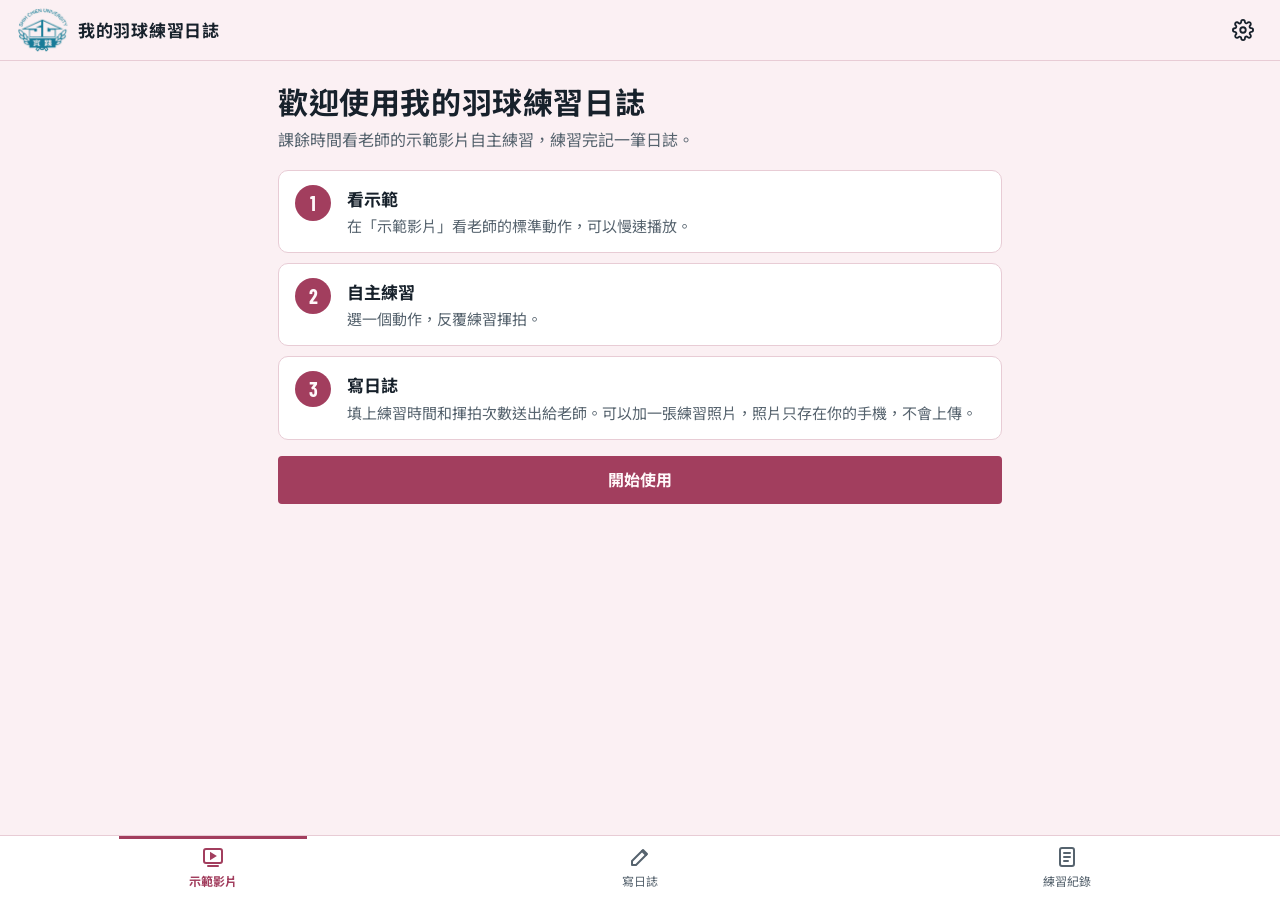
==== journal/index.html @ ce0bdaca "Add files via upload" ====
<!doctype html>
<html lang="zh-Hant-TW">
<head>
  <meta charset="utf-8">
  <meta name="viewport" content="width=device-width, initial-scale=1, viewport-fit=cover">
  <meta name="theme-color" content="#FBF0F3">
  <meta name="description" content="看老師的示範影片自主練習，練習後記錄練習時間與揮拍次數。">
  <title>我的羽球練習日誌</title>
  <link rel="manifest" href="manifest.webmanifest">
  <link rel="icon" type="image/png" href="icons/icon-192.png">
  <link rel="apple-touch-icon" href="icons/apple-touch-icon.png">
  <meta name="apple-mobile-web-app-capable" content="yes">
  <meta name="mobile-web-app-capable" content="yes">
  <meta name="apple-mobile-web-app-title" content="練習日誌">
  <meta name="apple-mobile-web-app-status-bar-style" content="default">
  <link rel="preconnect" href="https://fonts.googleapis.com">
  <link rel="preconnect" href="https://fonts.gstatic.com" crossorigin>
  <link rel="stylesheet" href="https://fonts.googleapis.com/css2?family=Barlow+Condensed:wght@500;600;700&family=Noto+Sans+TC:wght@400;500;700&display=swap">
  <link rel="stylesheet" href="../css/app.css">
  <link rel="stylesheet" href="css/journal.css">
</head>
<body>
  <header class="topbar">
    <div class="brand">
      <img class="brand-logo" src="../images/usc-logo.png" alt="實踐大學校徽" width="50" height="44">
      <span>我的羽球練習日誌</span>
    </div>
    <button class="icon-btn" id="btnSettings" type="button" aria-label="設定">
      <svg viewBox="0 0 24 24" fill="none" stroke="currentColor" stroke-width="2" stroke-linecap="round" aria-hidden="true"><circle cx="12" cy="12" r="3"/><path d="M19.4 15a1.7 1.7 0 0 0 .3 1.8l.1.1a2 2 0 1 1-2.8 2.8l-.1-.1a1.7 1.7 0 0 0-1.8-.3 1.7 1.7 0 0 0-1 1.5V21a2 2 0 1 1-4 0v-.1a1.7 1.7 0 0 0-1.1-1.5 1.7 1.7 0 0 0-1.8.3l-.1.1a2 2 0 1 1-2.8-2.8l.1-.1a1.7 1.7 0 0 0 .3-1.8 1.7 1.7 0 0 0-1.5-1H3a2 2 0 1 1 0-4h.1a1.7 1.7 0 0 0 1.5-1.1 1.7 1.7 0 0 0-.3-1.8l-.1-.1a2 2 0 1 1 2.8-2.8l.1.1a1.7 1.7 0 0 0 1.8.3H9a1.7 1.7 0 0 0 1-1.5V3a2 2 0 1 1 4 0v.1a1.7 1.7 0 0 0 1 1.5 1.7 1.7 0 0 0 1.8-.3l.1-.1a2 2 0 1 1 2.8 2.8l-.1.1a1.7 1.7 0 0 0-.3 1.8V9a1.7 1.7 0 0 0 1.5 1H21a2 2 0 1 1 0 4h-.1a1.7 1.7 0 0 0-1.5 1z"/></svg>
    </button>
  </header>

  <main id="main" tabindex="-1">
    <div class="boot">載入中…</div>
  </main>

  <nav class="tabbar" aria-label="主要功能">
    <a href="#demos" data-tab="demos">
      <svg viewBox="0 0 24 24" fill="none" stroke="currentColor" stroke-width="2" stroke-linecap="round" aria-hidden="true"><rect x="3" y="4" width="18" height="14" rx="2"/><path d="M10 8.5v5l4-2.5z" fill="currentColor"/><path d="M7 21h10"/></svg>
      示範影片
    </a>
    <a href="#log" data-tab="log">
      <svg viewBox="0 0 24 24" fill="none" stroke="currentColor" stroke-width="2" stroke-linecap="round" stroke-linejoin="round" aria-hidden="true"><path d="M4 20h4L19 9l-4-4L4 16z"/><path d="M14 6l4 4"/></svg>
      寫日誌
    </a>
    <a href="#history" data-tab="history">
      <svg viewBox="0 0 24 24" fill="none" stroke="currentColor" stroke-width="2" stroke-linecap="round" stroke-linejoin="round" aria-hidden="true"><rect x="5" y="3" width="14" height="18" rx="2"/><path d="M9 8h6M9 12h6M9 16h4"/></svg>
      練習紀錄
    </a>
  </nav>

  <div id="toast" role="status" aria-live="polite"></div>
  <script type="module" src="js/journal.js?v=2"></script>
</body>
</html>
---- css/app.css ----
/* 我的羽球教練：以硬地球場為設計語彙。球場藍作為影像舞台，白色邊線同時是骨架線條 */
:root {
  --court: #1E4E79;
  --court-deep: #143856;
  --line: #F4F6F1;
  --paper: #EDF1EE;
  --surface: #FFFFFF;
  --ink: #17212B;
  --muted: #56636E;
  --rule: #CBD4D0;
  --teacher: #F2A900;
  --student: #FF5C4D;
  --good: #1E8A5A;
  --font-text: "Noto Sans TC", "PingFang TC", "Microsoft JhengHei", "Heiti TC", sans-serif;
  --font-num: "Barlow Condensed", "Arial Narrow", "Noto Sans TC", sans-serif;
  --radius-s: 4px;
  --radius-m: 10px;
  --nav-h: 64px;
  box-sizing: border-box;
  padding-top: env(safe-area-inset-top, 0px);
}
*, *::before, *::after { box-sizing: inherit; }
html { -webkit-text-size-adjust: 100%; scroll-padding-top: env(safe-area-inset-top, 0px); }
body {
  margin: 0; background: var(--paper); color: var(--ink);
  font-family: var(--font-text); font-size: 16px; line-height: 1.6;
  padding-bottom: calc(var(--nav-h) + env(safe-area-inset-bottom, 0px));
}
button, input, select { font: inherit; color: inherit; }
img, video, canvas { max-width: 100%; display: block; }
:focus-visible { outline: 3px solid var(--teacher); outline-offset: 2px; }

/* 上方列 */
.topbar {
  position: sticky; top: env(safe-area-inset-top, 0px); z-index: 20;
  display: flex; align-items: center; justify-content: space-between;
  padding: 8px 18px; background: var(--paper); border-bottom: 1px solid var(--rule);
}
.brand { display: flex; align-items: center; gap: 10px; font-weight: 700; font-size: 17px; letter-spacing: 0.04em; }
.role-badge { font-size: 12px; font-weight: 700; padding: 1px 8px; border-radius: 999px; background: var(--teacher); color: var(--ink); letter-spacing: 0; }
.role-badge[hidden] { display: none; }
.role-badge.student { background: #D6E3EF; color: var(--court-deep); }
.role-pick { display: grid; gap: 12px; }
.role-card {
  display: flex; flex-direction: column; gap: 4px; text-align: left; cursor: pointer;
  padding: 18px 20px; border: 2px solid var(--court); border-radius: var(--radius-m); background: var(--surface);
}
.role-card strong { font-size: 20px; color: var(--court); }
.role-card span { color: var(--muted); }
.role-card:hover { background: #E2EAF1; }
.field input[type="password"] { min-height: 46px; padding: 0 12px; border: 2px solid var(--rule); border-radius: var(--radius-s); background: var(--surface); }
.brand-logo { height: 44px; width: auto; display: block; }
.icon-btn { background: none; border: 0; padding: 8px; border-radius: 50%; cursor: pointer; display: grid; place-items: center; }
.icon-btn svg { width: 22px; height: 22px; }

main { max-width: 760px; margin: 0 auto; padding: 18px 18px 32px; }
main:focus { outline: none; }

/* 底部分頁 */
.tabbar {
  position: fixed; left: 0; right: 0; bottom: 0; z-index: 30;
  display: grid; grid-template-columns: repeat(4, 1fr);
  background: var(--surface); border-top: 1px solid var(--rule);
  padding-bottom: env(safe-area-inset-bottom, 0px);
}
.tabbar a {
  height: var(--nav-h); display: flex; flex-direction: column; align-items: center; justify-content: center; gap: 2px;
  color: var(--muted); text-decoration: none; font-size: 12px; position: relative;
}
.tabbar svg { width: 24px; height: 24px; }
.tabbar a[aria-current="page"] { color: var(--court); font-weight: 700; }
.tabbar a[aria-current="page"]::before { content: ""; position: absolute; top: 0; left: 28%; right: 28%; height: 3px; background: var(--court); }

/* 標題區 */
.screen-head { margin: 4px 0 18px; }
.screen-head h1 { font-size: 26px; line-height: 1.25; margin: 0; font-weight: 700; letter-spacing: 0.02em; }
.lede { margin: 6px 0 0; color: var(--muted); max-width: 34em; }
.back { display: inline-flex; align-items: center; gap: 2px; background: none; border: 0; padding: 4px 0; margin-bottom: 6px; color: var(--court); cursor: pointer; font-weight: 500; }
.back svg { width: 18px; height: 18px; }
h2 { font-size: 18px; margin: 28px 0 10px; }

/* 舞台：球場藍 + 白色邊線 */
.stage {
  position: relative; background: var(--court); border-radius: var(--radius-m);
  aspect-ratio: 4 / 3; overflow: hidden; color: var(--line);
}
.stage.tall { aspect-ratio: 3 / 4; }
.stage::after {
  content: ""; position: absolute; inset: 10px; border: 2px solid rgba(244, 246, 241, 0.55);
  border-radius: 3px; pointer-events: none;
}
.stage::before {
  content: ""; position: absolute; left: 10px; right: 10px; top: 50%; height: 2px;
  background: rgba(244, 246, 241, 0.22); pointer-events: none;
}
.stage-media, .stage-overlay, .stage-img { position: absolute; inset: 0; width: 100%; height: 100%; object-fit: contain; }
.stage-overlay { pointer-events: none; }
.stage.mirror .stage-media, .stage.mirror .stage-overlay { transform: scaleX(-1); }
.stage-hint {
  position: absolute; left: 50%; bottom: 20px; transform: translateX(-50%); z-index: 3;
  background: rgba(20, 56, 86, 0.88); color: var(--line); padding: 6px 14px; border-radius: 999px;
  font-size: 14px; white-space: nowrap; max-width: calc(100% - 40px); overflow: hidden; text-overflow: ellipsis;
}
.stage-hint.ok { background: var(--good); }
.stage-count {
  position: absolute; inset: 0; display: grid; place-items: center; z-index: 4;
  font-family: var(--font-num); font-weight: 700; font-size: 120px; color: var(--line);
  text-shadow: 0 2px 20px rgba(0, 0, 0, 0.35);
}
.stage.recording::after { border-color: var(--student); border-width: 3px; }
.rec-time {
  position: absolute; top: 20px; left: 22px; z-index: 3; font-family: var(--font-num); font-size: 22px; font-weight: 600;
  display: flex; align-items: center; gap: 8px;
}
.rec-time::before { content: ""; width: 10px; height: 10px; border-radius: 50%; background: var(--student); }
.stage-tag {
  position: absolute; top: 18px; left: 20px; z-index: 3; font-size: 13px; padding: 2px 10px; border-radius: 999px;
  background: var(--teacher); color: var(--ink); font-weight: 700;
}
.stage-tag.student { background: var(--student); color: #fff; }

/* 穩定度圓環 */
.hold-ring { position: absolute; top: 18px; right: 18px; width: 54px; height: 54px; z-index: 3; }
.hold-ring circle { fill: none; stroke-width: 5; }
.hold-ring .bg { stroke: rgba(244, 246, 241, 0.3); }
.hold-ring .fg { stroke: var(--line); stroke-linecap: round; transform: rotate(-90deg); transform-origin: 50% 50%; transition: stroke-dashoffset 0.1s linear; }

/* 控制列 */
.controls { display: flex; flex-wrap: wrap; align-items: center; gap: 12px; margin-top: 14px; }
.controls.center { justify-content: center; }
.rec-btn {
  width: 72px; height: 72px; border-radius: 50%; border: 4px solid var(--ink); background: var(--surface);
  display: grid; place-items: center; cursor: pointer; padding: 0;
}
.rec-btn span { width: 52px; height: 52px; border-radius: 50%; background: var(--student); transition: border-radius 0.2s, width 0.2s, height 0.2s; }
.rec-btn.on span { width: 28px; height: 28px; border-radius: 6px; }
.rec-btn:disabled { opacity: 0.5; }

.btn {
  display: inline-flex; align-items: center; justify-content: center; gap: 8px;
  min-height: 48px; padding: 0 20px; border-radius: var(--radius-s); border: 2px solid var(--court);
  background: var(--court); color: var(--line); font-weight: 700; cursor: pointer; text-decoration: none;
}
.btn.secondary { background: transparent; color: var(--court); }
.btn.quiet { border-color: transparent; background: transparent; color: var(--muted); font-weight: 500; }
.btn.danger { background: transparent; color: #B3261E; border-color: #E2B4B0; }
.btn:disabled { opacity: 0.45; cursor: default; }
.btn svg { width: 20px; height: 20px; }
.btn-row { display: grid; grid-template-columns: 1fr 1fr; gap: 10px; margin-top: 16px; }
.btn-row.one { grid-template-columns: 1fr; }

/* 分段選擇 */
.seg { display: inline-flex; border: 2px solid var(--court); border-radius: var(--radius-s); overflow: hidden; flex-wrap: wrap; }
.seg button { border: 0; background: transparent; padding: 8px 14px; cursor: pointer; color: var(--court); font-weight: 500; min-height: 40px; }
.seg button + button { border-left: 2px solid var(--court); }
.seg button[aria-checked="true"] { background: var(--court); color: var(--line); }

.field { display: flex; flex-direction: column; gap: 6px; margin-bottom: 16px; }
.field-label { font-weight: 700; font-size: 15px; }
.field-hint { color: var(--muted); font-size: 14px; }
.field input[type="text"], .field select {
  min-height: 46px; padding: 0 12px; border: 2px solid var(--rule); border-radius: var(--radius-s); background: var(--surface);
}
.field input[type="text"]:focus, .field select:focus { border-color: var(--court); outline: none; }

/* 示範列表 */
.tpl-list { display: flex; flex-direction: column; border-top: 1px solid var(--rule); }
.tpl-row {
  display: grid; grid-template-columns: 76px 1fr auto; gap: 14px; align-items: center;
  padding: 12px 0; border-bottom: 1px solid var(--rule); background: none; border-left: 0; border-right: 0; border-top: 0;
  text-align: left; cursor: pointer; width: 100%;
}
.tpl-row:hover .tpl-name { color: var(--court); }
.tpl-thumb { width: 76px; height: 57px; border-radius: var(--radius-s); background: var(--court); object-fit: cover; }
.tpl-name { font-weight: 700; font-size: 17px; line-height: 1.35; }
.chips { display: flex; flex-wrap: wrap; gap: 6px; margin-top: 4px; }
.chip { font-size: 12.5px; padding: 1px 8px; border-radius: 999px; background: #DCE4E0; color: var(--ink); }
.chip.swing { background: #D6E3EF; color: var(--court-deep); }
.chip.grip { background: #F7E6B5; color: #5C4200; }
.tpl-go { color: var(--muted); }
.tpl-go svg { width: 20px; height: 20px; }

.empty { padding: 26px 20px; border: 2px dashed var(--rule); border-radius: var(--radius-m); text-align: center; }
.empty h3 { margin: 0 0 6px; font-size: 18px; }
.empty p { margin: 0 auto 16px; color: var(--muted); max-width: 26em; }

.guide { margin: 14px 0 0; padding: 0; list-style: none; }
.guide li { position: relative; padding: 4px 0 4px 22px; }
.guide li::before { content: ""; position: absolute; left: 4px; top: 14px; width: 8px; height: 2px; background: var(--court); }

/* 進度 */
.progress { height: 8px; background: #D4DCD8; border-radius: 99px; overflow: hidden; margin-top: 14px; }
.progress > div { height: 100%; width: 0; background: var(--court); transition: width 0.15s; }
.progress .indeterminate { width: 35%; animation: indet 1.2s ease-in-out infinite; }
@keyframes indet { 0% { transform: translateX(-100%); } 100% { transform: translateX(300%); } }
.row-actions { display: flex; flex-direction: column; align-items: flex-end; gap: 6px; }
.row-actions .btn { min-height: 36px; padding: 0 12px; font-size: 14px; }
.chip.pub { background: #D3EBDD; color: #145C3C; }
.chip.unpub { background: #FBE3CF; color: #7A3B00; }
.progress-text { margin-top: 6px; color: var(--muted); font-size: 14px; }

/* 修剪 */
.trim { margin-top: 14px; display: grid; gap: 4px; }
.trim-row { display: grid; grid-template-columns: 3.5em 1fr 4em; gap: 10px; align-items: center; }
.trim-row output { font-family: var(--font-num); font-size: 18px; text-align: right; }
input[type="range"] { width: 100%; accent-color: var(--court); height: 32px; }

/* 計分板 */
.scoreboard {
  background: var(--court); color: var(--line); border-radius: var(--radius-m); padding: 22px 22px 18px;
  position: relative; overflow: hidden;
}
.scoreboard::after { content: ""; position: absolute; inset: 8px; border: 2px solid rgba(244, 246, 241, 0.4); border-radius: 3px; pointer-events: none; }
.score-main { display: flex; align-items: flex-end; gap: 16px; }
.score-num { font-family: var(--font-num); font-weight: 700; font-size: 104px; line-height: 0.82; letter-spacing: -0.01em; }
.score-cap { padding-bottom: 6px; }
.score-cap strong { display: block; font-size: 20px; }
.score-cap span { opacity: 0.8; font-size: 14px; }
.subscores { display: grid; grid-template-columns: repeat(auto-fit, minmax(88px, 1fr)); gap: 14px 18px; margin-top: 22px; }
.sub-name { font-size: 14px; opacity: 0.85; }
.sub-val { font-family: var(--font-num); font-size: 30px; font-weight: 600; line-height: 1.1; }
.sub-bar { height: 4px; background: rgba(244, 246, 241, 0.25); margin-top: 4px; }
.sub-bar > div { height: 100%; background: var(--line); }

/* 回饋 */
.notes { list-style: none; padding: 0; margin: 0; border-top: 1px solid var(--rule); }
.notes li { padding: 12px 0 12px 28px; border-bottom: 1px solid var(--rule); position: relative; }
.notes li::before { content: ""; position: absolute; left: 4px; top: 20px; width: 12px; height: 12px; border-radius: 50%; background: var(--student); }
.notes.good li::before { background: var(--good); }
.notes .detail { display: block; color: var(--muted); font-size: 14px; }

.legend { display: flex; gap: 16px; font-size: 14px; margin: 8px 0; flex-wrap: wrap; }
.legend span { display: inline-flex; align-items: center; gap: 6px; }
.legend i { width: 18px; height: 4px; border-radius: 2px; display: inline-block; }

.player-bar { display: grid; grid-template-columns: auto 1fr; gap: 12px; align-items: center; margin-top: 10px; }
.play-btn { width: 44px; height: 44px; border-radius: 50%; border: 0; background: var(--ink); color: var(--paper); cursor: pointer; display: grid; place-items: center; }
.play-btn svg { width: 20px; height: 20px; }

.pair { display: grid; grid-template-columns: 1fr 1fr; gap: 8px; }
.pair .stage { aspect-ratio: 3 / 4; }
.pair .stage::before { display: none; }

.chart-box { background: var(--surface); border: 1px solid var(--rule); border-radius: var(--radius-m); padding: 12px; }
.chart-box canvas { width: 100%; height: 200px; }
.chart-box select { min-height: 40px; border: 2px solid var(--rule); border-radius: var(--radius-s); padding: 0 8px; background: var(--surface); max-width: 100%; }

.table-wrap { overflow-x: auto; }
table.detail-table { width: 100%; border-collapse: collapse; font-size: 15px; }
.detail-table th, .detail-table td { text-align: left; padding: 9px 6px; border-bottom: 1px solid var(--rule); white-space: nowrap; }
.detail-table th { font-weight: 500; color: var(--muted); font-size: 13px; }
.detail-table td.num { font-family: var(--font-num); font-size: 18px; text-align: right; }
.detail-table th.num { text-align: right; }

/* 握拍步驟 */
.steps { display: flex; gap: 6px; margin-bottom: 14px; }
.steps span { flex: 1; font-size: 13px; padding-top: 6px; border-top: 4px solid var(--rule); color: var(--muted); }
.steps span[aria-current="step"] { border-color: var(--court); color: var(--ink); font-weight: 700; }
.steps span.done { border-color: var(--good); }
.step-box { display: grid; grid-template-columns: 1fr auto; gap: 14px; align-items: start; margin-bottom: 14px; }
.step-box h2 { margin: 0 0 4px; }
.step-box p { margin: 0; color: var(--muted); }
.step-ref { width: 96px; border-radius: var(--radius-s); border: 3px solid var(--teacher); }
.step-ref-cap { font-size: 12px; color: var(--muted); text-align: center; }

.history-row { display: grid; grid-template-columns: 1fr auto; gap: 12px; padding: 14px 0; border-bottom: 1px solid var(--rule); align-items: center; }
.history-score { font-family: var(--font-num); font-size: 40px; font-weight: 700; line-height: 1; color: var(--court); }
.history-meta { color: var(--muted); font-size: 14px; }
.history-tip { font-size: 14px; margin-top: 2px; }

.section-actions { display: flex; flex-wrap: wrap; gap: 10px; margin: 6px 0 18px; }
.note-box { background: #E2EAF1; border-left: 4px solid var(--court); padding: 12px 14px; border-radius: var(--radius-s); font-size: 15px; margin-top: 16px; }
.note-box.warn { background: #FBEFD0; border-color: var(--teacher); }

dialog.sheet {
  border: 0; border-radius: var(--radius-m); padding: 0; width: min(520px, calc(100% - 24px)); max-height: calc(100% - 40px);
  background: var(--paper); color: var(--ink);
}
dialog.sheet::backdrop { background: rgba(20, 56, 86, 0.5); }
.sheet-body { padding: 20px; }
.sheet-head { display: flex; justify-content: space-between; align-items: center; margin-bottom: 14px; }
.sheet-head h2 { margin: 0; }

#toast {
  position: fixed; left: 50%; bottom: calc(var(--nav-h) + 16px + env(safe-area-inset-bottom, 0px)); transform: translate(-50%, 20px);
  background: var(--ink); color: var(--paper); padding: 10px 18px; border-radius: 999px; z-index: 50;
  opacity: 0; pointer-events: none; transition: opacity 0.2s, transform 0.2s; max-width: calc(100% - 32px); text-align: center;
}
#toast.show { opacity: 1; transform: translate(-50%, 0); }

.boot { padding: 60px 0; text-align: center; color: var(--muted); }
.sr-only { position: absolute; width: 1px; height: 1px; overflow: hidden; clip: rect(0 0 0 0); white-space: nowrap; }

@media (min-width: 700px) {
  .screen-head h1 { font-size: 30px; }
  .stage.tall { aspect-ratio: 4 / 3; }
}
@media (prefers-reduced-motion: reduce) {
  *, *::before, *::after { transition: none !important; animation: none !important; }
}

/* ───────── 動作分析3D實驗室 ───────── */
.lab-entry { margin: 0 0 18px; display: grid; gap: 6px; }
.lab-entry .btn { width: 100%; background: #0E1C2B; border-color: #0E1C2B; }
.lab-entry .field-hint { margin: 0; }
.btn.small { min-height: 38px; padding: 0 12px; font-size: 14px; }
.lab { display: grid; gap: 10px; }
.lab-controls { display: flex; flex-wrap: wrap; gap: 10px; align-items: center; justify-content: space-between; }
.lab-views { display: flex; gap: 6px; }
.lab-view { min-height: 40px; padding: 0 12px; font-weight: 500; }
.lab-stage { position: relative; border-radius: var(--radius-m); overflow: hidden; background: #07111B; height: min(72vh, 150vw); }
.lab-canvas { display: block; width: 100%; height: 100%; touch-action: none; cursor: grab; }
.lab-canvas:active { cursor: grabbing; }
@media (orientation: landscape) { .lab-stage { height: min(78vh, 56vw); } }
.lab-player .player-bar { margin-top: 0; }
.lab-track { position: relative; padding-top: 26px; }
.lab-marks { position: absolute; left: 0; right: 0; top: 0; height: 24px; }
.lab-mark {
  position: absolute; top: 0; transform: translateX(-50%); border: 1px solid var(--court); background: var(--surface); color: var(--court);
  font-size: 12px; line-height: 1; padding: 4px 7px; border-radius: 999px; cursor: pointer; white-space: nowrap;
}
.lab-mark::after { content: ""; position: absolute; left: 50%; top: 100%; width: 1px; height: 6px; background: var(--court); }
.lab-time { margin-left: auto; font-family: var(--font-num); font-size: 16px; color: var(--muted); }
.lab-caption:empty { display: none; }
.lab-caption { background: #0E1C2B; color: #E6EEF5; border-radius: var(--radius-m); padding: 12px 14px; }
.lab-caption ul { list-style: none; margin: 6px 0 0; padding: 0; display: grid; gap: 4px; }
.lab-caption li { display: flex; flex-wrap: wrap; gap: 4px 12px; align-items: baseline; }
.lab-part { min-width: 8em; }
.lab-val { font-family: var(--font-num); font-size: 18px; font-weight: 600; }
.lab-val.blue { color: #2F7FD1; }
.lab-val.orange { color: #D9651A; }
.lab-caption .lab-val.blue { color: #4EA8FF; }
.lab-caption .lab-val.orange { color: #FF8A3D; }
.lab-diff { font-family: var(--font-num); font-size: 16px; color: var(--muted); }
.lab-caption .lab-diff { color: #AFC2D3; }
.lab-note { margin: 4px 0 0; font-size: 13.5px; color: var(--muted); }
.lab-legend i { height: 6px; }
.lab-videos { margin-top: 14px; border: 1px solid var(--rule); border-radius: var(--radius-m); padding: 10px 12px; background: var(--surface); }
.lab-videos summary, .lab-preview summary { cursor: pointer; font-weight: 700; min-height: 32px; display: flex; align-items: center; }
.lab-videos .pair { margin-top: 10px; }
.lab-novideo { display: grid; place-items: center; text-align: center; padding: 12px; }
.lab-novideo p { position: relative; z-index: 1; margin: 0; font-size: 14px; }
.lab-tag.blue { background: #4EA8FF; color: #06121E; }
.lab-tag.orange { background: #FF8A3D; color: #1E0E02; }
.lab-preview { margin: 16px 0; border: 1px solid var(--rule); border-radius: var(--radius-m); padding: 10px 12px; background: var(--surface); }
.lab-preview .lab { margin-top: 10px; }
.lab-diffs { list-style: none; margin: 0; padding: 0; display: grid; gap: 10px; }
.lab-diffs button {
  width: 100%; text-align: left; display: grid; gap: 6px; padding: 12px 14px; cursor: pointer;
  background: var(--surface); border: 1px solid var(--rule); border-left: 4px solid #FF8A3D; border-radius: var(--radius-s);
}
.lab-diffs button:hover { border-color: #FF8A3D; }
.lab-diff-head { display: flex; flex-wrap: wrap; gap: 6px; align-items: center; }
.lab-diff-head strong { font-size: 16px; }
.lab-diff-vals { display: flex; flex-wrap: wrap; gap: 4px 14px; align-items: baseline; }
.lab-diff-advice { font-size: 15px; }
.lab-diffs .detail { color: var(--muted); font-size: 13.5px; }
.lab-diff-go { font-size: 13px; color: var(--court); }
.chip.sev-high { background: #FFD9D6; color: #8C1D18; }
.chip.sev-low { background: #FDEBC8; color: #6B4A00; }

/* ───────── v9：多球拆解、即時數據、練習方法 ───────── */
.lab-hero { background: #0E1C2B; color: #E6EEF5; border-radius: var(--radius-m); padding: 16px 18px; margin-bottom: 14px; display: grid; gap: 8px; }
.lab-hero-num { display: flex; align-items: baseline; gap: 8px; }
.lab-hero-num b { font-family: var(--font-num); font-size: 48px; line-height: 1; color: #FF8A3D; }
.lab-hero-num span { font-size: 20px; font-weight: 700; }
.lab-hero p { margin: 0; line-height: 1.6; }
.lab-hero .chips { margin: 0; }
.shot-picker { margin: 0 0 16px; }
.shot-sum { margin: 0 0 8px; color: var(--muted); font-size: 14.5px; }
.shot-row { display: flex; gap: 8px; overflow-x: auto; padding-bottom: 4px; }
.shot-chip {
  flex: 0 0 auto; display: grid; gap: 1px; text-align: left; padding: 8px 12px; min-width: 88px; cursor: pointer;
  border: 2px solid var(--rule); border-radius: var(--radius-s); background: var(--surface);
}
.shot-chip[aria-pressed="true"] { border-color: #FF8A3D; background: #FFF3EA; }
.shot-no { font-weight: 700; font-size: 14px; }
.shot-time { font-family: var(--font-num); font-size: 14px; color: var(--muted); }
.shot-score { font-family: var(--font-num); font-size: 18px; font-weight: 600; }
.shot-tag { font-size: 11.5px; border-radius: 999px; padding: 0 6px; justify-self: start; }
.shot-tag.best { background: #D3EBDD; color: #145C3C; }
.shot-tag.worst { background: #FFD9D6; color: #8C1D18; }
.lab-metrics { overflow-x: auto; }
.lab-metrics table { width: 100%; border-collapse: collapse; background: #0E1C2B; color: #DCE7F0; border-radius: var(--radius-m); overflow: hidden; font-size: 14px; }
.lab-metrics td:first-child { white-space: normal; min-width: 6.5em; }
.lab-metrics th, .lab-metrics td { padding: 6px 8px; text-align: left; white-space: nowrap; border-bottom: 1px solid rgba(120,175,230,0.15); }
.lab-metrics th { font-weight: 500; color: #9FB3C6; font-size: 12.5px; }
.lab-metrics th.blue { color: #4EA8FF; } .lab-metrics th.orange { color: #FF8A3D; }
.lab-metrics td.num { font-family: var(--font-num); font-size: 16px; text-align: right; }
.lab-metrics th:not(:first-child) { text-align: right; }
.lab-metrics tr.warn td { color: #FF8B85; }
.lab-diffs li { display: grid; gap: 0; }
.lab-diffs li .drill { border: 1px solid var(--rule); border-top: 0; border-left: 4px solid var(--good); border-radius: 0 0 var(--radius-s) var(--radius-s); margin-top: -2px; }
.drill { background: #F1F8F3; padding: 10px 14px; display: grid; gap: 4px; }
.drill p { margin: 0; font-size: 14.5px; }
.drill-head { display: flex; flex-wrap: wrap; gap: 6px 10px; align-items: baseline; }
.drill-label { font-size: 12px; font-weight: 700; color: #145C3C; background: #D3EBDD; border-radius: 999px; padding: 1px 8px; }
.drill-dose { font-family: var(--font-num); font-size: 15px; color: var(--muted); }
.drill-cue { color: #145C3C; font-weight: 500; }
.practice { margin: 0; padding-left: 1.4em; display: grid; gap: 12px; }
.practice li { background: var(--surface); border: 1px solid var(--rule); border-radius: var(--radius-s); padding: 10px 14px; }
.practice li p { margin: 4px 0 0; font-size: 14.5px; }
.practice .detail { color: var(--muted); font-size: 13.5px; }

/* ───────── v10：練習紀錄（Google 試算表後台） ───────── */
.trk-totals, .trk-account { background: var(--surface); border: 1px solid var(--rule); border-radius: var(--radius-m); padding: 14px 16px; margin-bottom: 16px; display: grid; gap: 6px; }
.trk-totals > div { display: flex; flex-wrap: wrap; align-items: baseline; gap: 4px 12px; }
.trk-totals b { font-family: var(--font-num); font-size: 30px; color: var(--court); }
.trk-totals .field-hint { margin: 0; }
.trk-totals .btn { justify-self: start; }
.trk-k { font-size: 13px; color: var(--muted); }
.trk-account b { font-size: 20px; }
.trk-gbtn { min-height: 48px; margin: 4px 0 8px; }
.trk-code-row { display: flex; gap: 10px; align-items: center; }
.trk-code-row input { flex: 1; max-width: 12em; min-height: 46px; padding: 0 12px; border: 2px solid var(--rule); border-radius: var(--radius-s); background: var(--surface); font-family: var(--font-num); font-size: 22px; letter-spacing: 0.2em; }
.trk-code { font-family: var(--font-num); font-size: 44px; font-weight: 700; letter-spacing: 0.25em; color: var(--court); margin: 12px 0 0; }
.trk-filters { display: flex; flex-wrap: wrap; gap: 10px; align-items: center; margin-bottom: 14px; }
.trk-filters select { min-height: 42px; border: 2px solid var(--rule); border-radius: var(--radius-s); padding: 0 8px; background: var(--surface); }
.trk-check { display: inline-flex; align-items: center; gap: 6px; font-size: 14.5px; min-height: 42px; }
.trk-check input { width: 18px; height: 18px; accent-color: var(--court); }
.trk-kpis { display: grid; grid-template-columns: repeat(auto-fit, minmax(130px, 1fr)); gap: 10px; margin-bottom: 14px; }
.trk-kpis > div { background: var(--surface); border: 1px solid var(--rule); border-radius: var(--radius-m); padding: 10px 12px; display: grid; gap: 2px; }
.trk-kpis b { font-family: var(--font-num); font-size: 26px; color: var(--court); line-height: 1.1; }
.trk-kpis > div.warn b { color: #B3261E; }
.trk-table td { vertical-align: top; }
.trk-table td b { font-weight: 700; }
.trk-table .detail { color: var(--muted); font-size: 12.5px; font-family: var(--font-text); }
.trk-table tr.idle td:first-child { box-shadow: inset 4px 0 0 #E8A09A; padding-left: 10px; }
@media (max-width: 600px) {
  .trk-table thead { display: none; }
  .trk-table, .trk-table tbody { display: block; }
  .trk-table tr { display: grid; grid-template-columns: repeat(3, 1fr); gap: 6px 10px; padding: 12px 0; border-bottom: 1px solid var(--rule); }
  .trk-table td { border: 0; padding: 0; white-space: normal; text-align: left !important; font-size: 16px; }
  .trk-table td.trk-who { grid-column: 1 / -1; }
  .trk-table td[data-label]::before { content: attr(data-label); display: block; font-size: 12px; color: var(--muted); font-family: var(--font-text); }
  .trk-table tr.idle td:first-child { box-shadow: none; padding-left: 0; }
  .trk-table tr.idle { box-shadow: inset 4px 0 0 #E8A09A; padding-left: 12px; }
}

/* ───────── v11：實驗組／對照組 ───────── */
.trk-period { background: var(--surface); border: 1px solid var(--rule); border-radius: var(--radius-m); padding: 12px 14px; margin-bottom: 8px; display: grid; gap: 6px; }
.trk-period .field-hint { margin: 0; }
.trk-period-row { display: flex; flex-wrap: wrap; gap: 8px; align-items: center; }
.trk-period-row input[type="date"] { min-height: 42px; border: 2px solid var(--rule); border-radius: var(--radius-s); padding: 0 8px; background: var(--surface); }
.trk-groups td:first-child { white-space: normal; min-width: 8.5em; }
.trk-groups th.num, .trk-groups td.num { font-size: 16px; }
.trk-groups th { color: var(--ink); font-weight: 700; font-size: 14px; }
.trk-groups .all { background: #EEF3F7; }
.chip.grp.exp { background: #FFE2CC; color: #7A3300; }
.chip.grp.ctl { background: #D6E3EF; color: var(--court-deep); }
.chip.grp.none { background: #E4E7E5; color: var(--muted); }
.trk-who .chip { margin-right: 4px; font-size: 12px; }
.trk-paste { width: 100%; min-height: 180px; padding: 10px 12px; border: 2px solid var(--rule); border-radius: var(--radius-s); background: var(--surface); font-family: ui-monospace, Menlo, Consolas, monospace; font-size: 14px; line-height: 1.5; }
.trk-paste:focus { border-color: var(--court); outline: none; }
.guide-steps { padding-left: 1.3em; margin: 0 0 14px; display: grid; gap: 6px; }

/* v14 綁定表單 */
.trk-steps { margin: 6px 0 14px; padding-left: 1.4em; line-height: 1.7; }
.trk-wait { color: var(--accent, #0B6E4F); font-weight: 600; }
.trk-pair { display: flex; flex-wrap: wrap; align-items: center; justify-content: space-between; gap: 10px; margin: 14px 0 6px; padding: 12px 14px; border: 2px dashed var(--rule); border-radius: var(--radius-s); background: var(--surface); }
.trk-pair .trk-k { display: block; }
.trk-pair-code { font-family: var(--font-num); font-size: 28px; letter-spacing: 0.18em; color: var(--court); user-select: all; -webkit-user-select: all; }
---- journal/css/journal.css ----
/* 我的羽球練習日誌：沿用「我的羽球教練」的版面，改用淡粉色系（校徽顏色不變） */
:root {
  --court: #A23E5E;
  --court-deep: #7A2945;
  --paper: #FBF0F3;
  --rule: #E8CCD5;
  --line: #FFF8FA;
}
.topbar { background: var(--paper); }
.role-badge.student { background: #F6D6E0; color: var(--court-deep); }
.role-card:hover { background: #F7E3E9; }
.chip { background: #F1DDE3; }
.chip.swing { background: #F6D6E0; color: var(--court-deep); }
.note-box { background: #F8E4EA; border-left-color: var(--court); }
.note-box.warn { background: #FBEFD0; border-color: var(--teacher); }
.progress { background: #EBD3DA; }
dialog.sheet::backdrop { background: rgba(122, 41, 69, 0.45); }
.tpl-thumb { background: #E7BFCC; }

/* 表單欄位：數字、日期、多行文字 */
.field input[type="number"], .field input[type="date"], .field textarea {
  min-height: 46px; padding: 8px 12px; border: 2px solid var(--rule); border-radius: var(--radius-s); background: var(--surface); width: 100%;
}
.field textarea { resize: vertical; line-height: 1.5; }
.field input[type="number"]:focus, .field input[type="date"]:focus, .field textarea:focus { border-color: var(--court); outline: none; }
.field input[type="date"] { -webkit-appearance: none; appearance: none; }
.jr-two { display: grid; grid-template-columns: 1fr 1fr; gap: 12px; }
.field[hidden] { display: none; }
textarea { font: inherit; color: inherit; }

/* 歡迎步驟 */
.jr-steps { list-style: none; counter-reset: s; padding: 0; margin: 0 0 8px; display: grid; gap: 10px; }
.jr-steps li { counter-increment: s; display: grid; grid-template-columns: 40px 1fr; gap: 2px 12px; align-items: start; background: var(--surface); border: 1px solid var(--rule); border-radius: var(--radius-m); padding: 14px 16px; }
.jr-steps li::before { content: counter(s); grid-row: span 2; width: 36px; height: 36px; border-radius: 50%; background: var(--court); color: var(--line); display: grid; place-items: center; font-family: var(--font-num); font-size: 20px; font-weight: 700; }
.jr-steps b { font-size: 17px; }
.jr-steps span { color: var(--muted); font-size: 15px; }

/* 示範播放 */
.jr-stage { background: #2B1720; }
.jr-stage::before, .jr-stage::after { display: none; }
.jr-snaps { display: grid; grid-template-columns: repeat(auto-fit, minmax(140px, 1fr)); gap: 8px; }
.jr-snaps img { width: 100%; border-radius: var(--radius-s); background: #2B1720; }
.jr-stage + .field, .jr-snaps + .field { margin-top: 14px; }
main > .field:has(.seg) { margin-top: 14px; }

/* 照片 */
.jr-photo-empty { border: 2px dashed var(--rule); border-radius: var(--radius-m); padding: 26px 16px; text-align: center; color: var(--muted); background: var(--surface); }
.jr-photo-has { display: grid; gap: 6px; justify-items: start; }
.jr-photo-has img { max-height: 280px; width: auto; max-width: 100%; border-radius: var(--radius-m); border: 1px solid var(--rule); }
.btn.small { min-height: 38px; padding: 0 14px; font-size: 14px; }

/* 送出完成 */
.jr-done { display: grid; grid-template-columns: 120px 1fr; gap: 16px; align-items: center; background: var(--surface); border: 1px solid var(--rule); border-radius: var(--radius-m); padding: 14px; margin-bottom: 14px; }
.jr-done img { width: 120px; height: 120px; object-fit: cover; border-radius: var(--radius-s); }
.jr-big { font-size: 15px; color: var(--muted); }
.jr-big b { font-family: var(--font-num); font-size: 40px; color: var(--court); line-height: 1.1; }

/* 練習紀錄 */
.jr-kpis { display: grid; grid-template-columns: 1fr 1fr; gap: 12px; }
.jr-kpis > div { display: block; }
.jr-kpis .trk-k { display: block; }
.jr-kpis b { font-family: var(--font-num); font-size: 34px; color: var(--court); }
.jr-kpis .detail { color: var(--muted); font-size: 14px; }
.jr-list { display: flex; flex-direction: column; border-top: 1px solid var(--rule); }
.jr-row { display: grid; grid-template-columns: 76px 1fr auto; gap: 14px; align-items: center; padding: 12px 0; border: 0; border-bottom: 1px solid var(--rule); background: none; text-align: left; cursor: pointer; width: 100%; }
.jr-row .chip { display: inline-block; margin-top: 4px; }
.jr-row:hover .tpl-name { color: var(--court); }
.jr-detail-photo { width: 100%; max-height: 70vh; object-fit: contain; border-radius: var(--radius-m); background: #2B1720; }

/* 三個分頁平均分配 */
.tabbar { grid-template-columns: repeat(3, 1fr); }
.jr-done.no-photo { grid-template-columns: 1fr; }
.jr-private { color: var(--court-deep); }
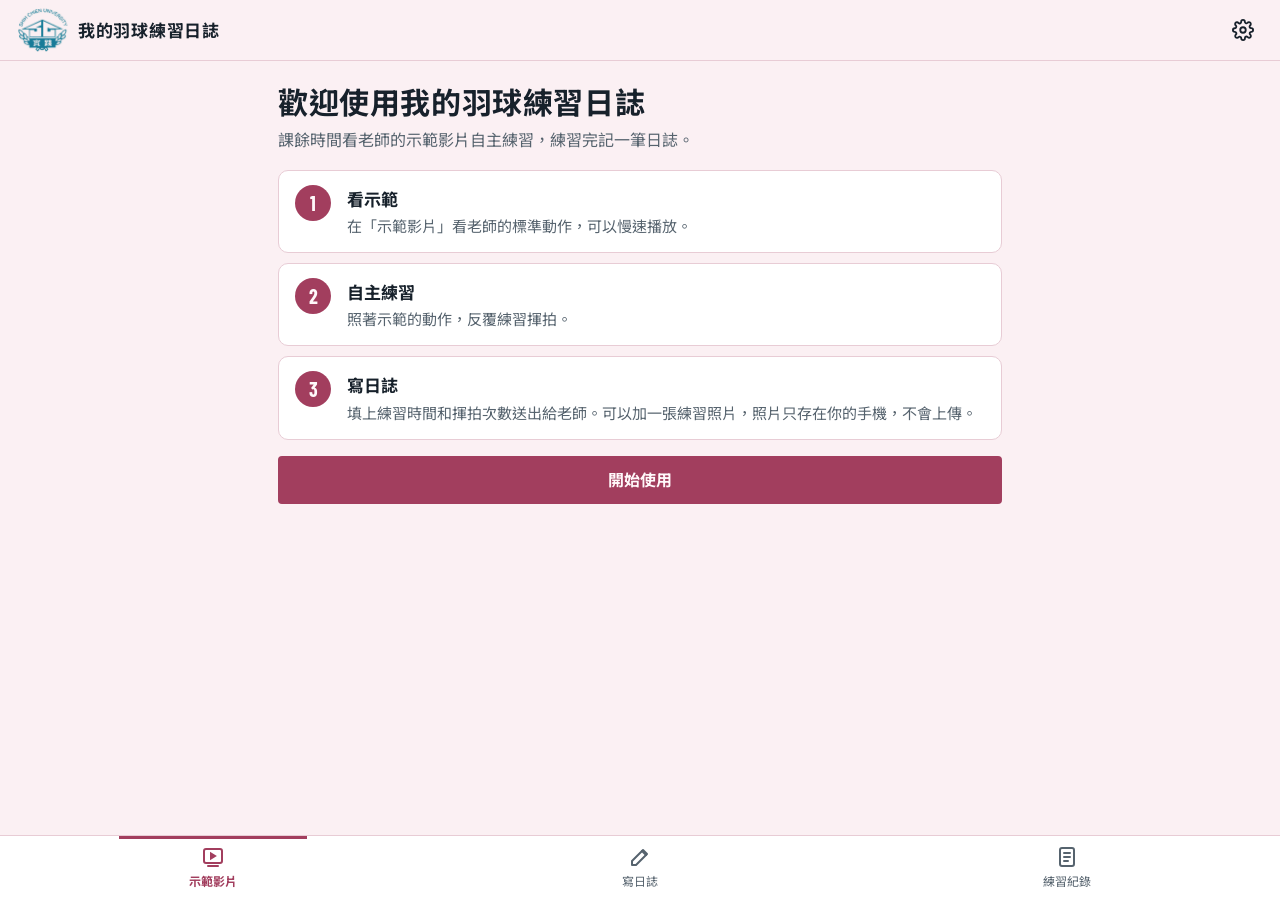
==== commit af06303a: "Add files via upload" ====
--- a/journal/index.html
+++ b/journal/index.html
@@ -7,8 +7,8 @@
   <meta name="description" content="看老師的示範影片自主練習，練習後記錄練習時間與揮拍次數。">
   <title>我的羽球練習日誌</title>
   <link rel="manifest" href="manifest.webmanifest">
-  <link rel="icon" type="image/png" href="icons/icon-192.png">
-  <link rel="apple-touch-icon" href="icons/apple-touch-icon.png">
+  <link rel="icon" type="image/png" href="icons/icon-192.png?v=2">
+  <link rel="apple-touch-icon" href="icons/apple-touch-icon.png?v=2">
   <meta name="apple-mobile-web-app-capable" content="yes">
   <meta name="mobile-web-app-capable" content="yes">
   <meta name="apple-mobile-web-app-title" content="練習日誌">
@@ -50,6 +50,6 @@
   </nav>
 
   <div id="toast" role="status" aria-live="polite"></div>
-  <script type="module" src="js/journal.js?v=2"></script>
+  <script type="module" src="js/journal.js?v=5"></script>
 </body>
 </html>
--- a/css/app.css
+++ b/css/app.css
@@ -460,3 +460,15 @@
 .trk-pair { display: flex; flex-wrap: wrap; align-items: center; justify-content: space-between; gap: 10px; margin: 14px 0 6px; padding: 12px 14px; border: 2px dashed var(--rule); border-radius: var(--radius-s); background: var(--surface); }
 .trk-pair .trk-k { display: block; }
 .trk-pair-code { font-family: var(--font-num); font-size: 28px; letter-spacing: 0.18em; color: var(--court); user-select: all; -webkit-user-select: all; }
+
+/* 綁定完成 */
+.trk-linked { text-align: center; padding: 28px 8px 8px; display: grid; justify-items: center; gap: 4px; }
+.trk-linked h1 { font-size: 28px; margin: 6px 0 10px; }
+.trk-linked b { font-size: 19px; }
+.trk-linked-mail { color: var(--muted); }
+.trk-linked .lede { margin-top: 14px; }
+.trk-check { width: 84px; height: 84px; color: var(--good); animation: trk-pop 0.35s ease-out; }
+.trk-check svg { width: 100%; height: 100%; }
+@keyframes trk-pop { from { transform: scale(0.6); opacity: 0; } to { transform: scale(1); opacity: 1; } }
+@media (prefers-reduced-motion: reduce) { .trk-check { animation: none; } }
+.trk-return { background: var(--surface); border: 2px solid var(--court); border-radius: var(--radius-s); padding: 6px 10px; margin: 4px 0; list-style-position: inside; }
